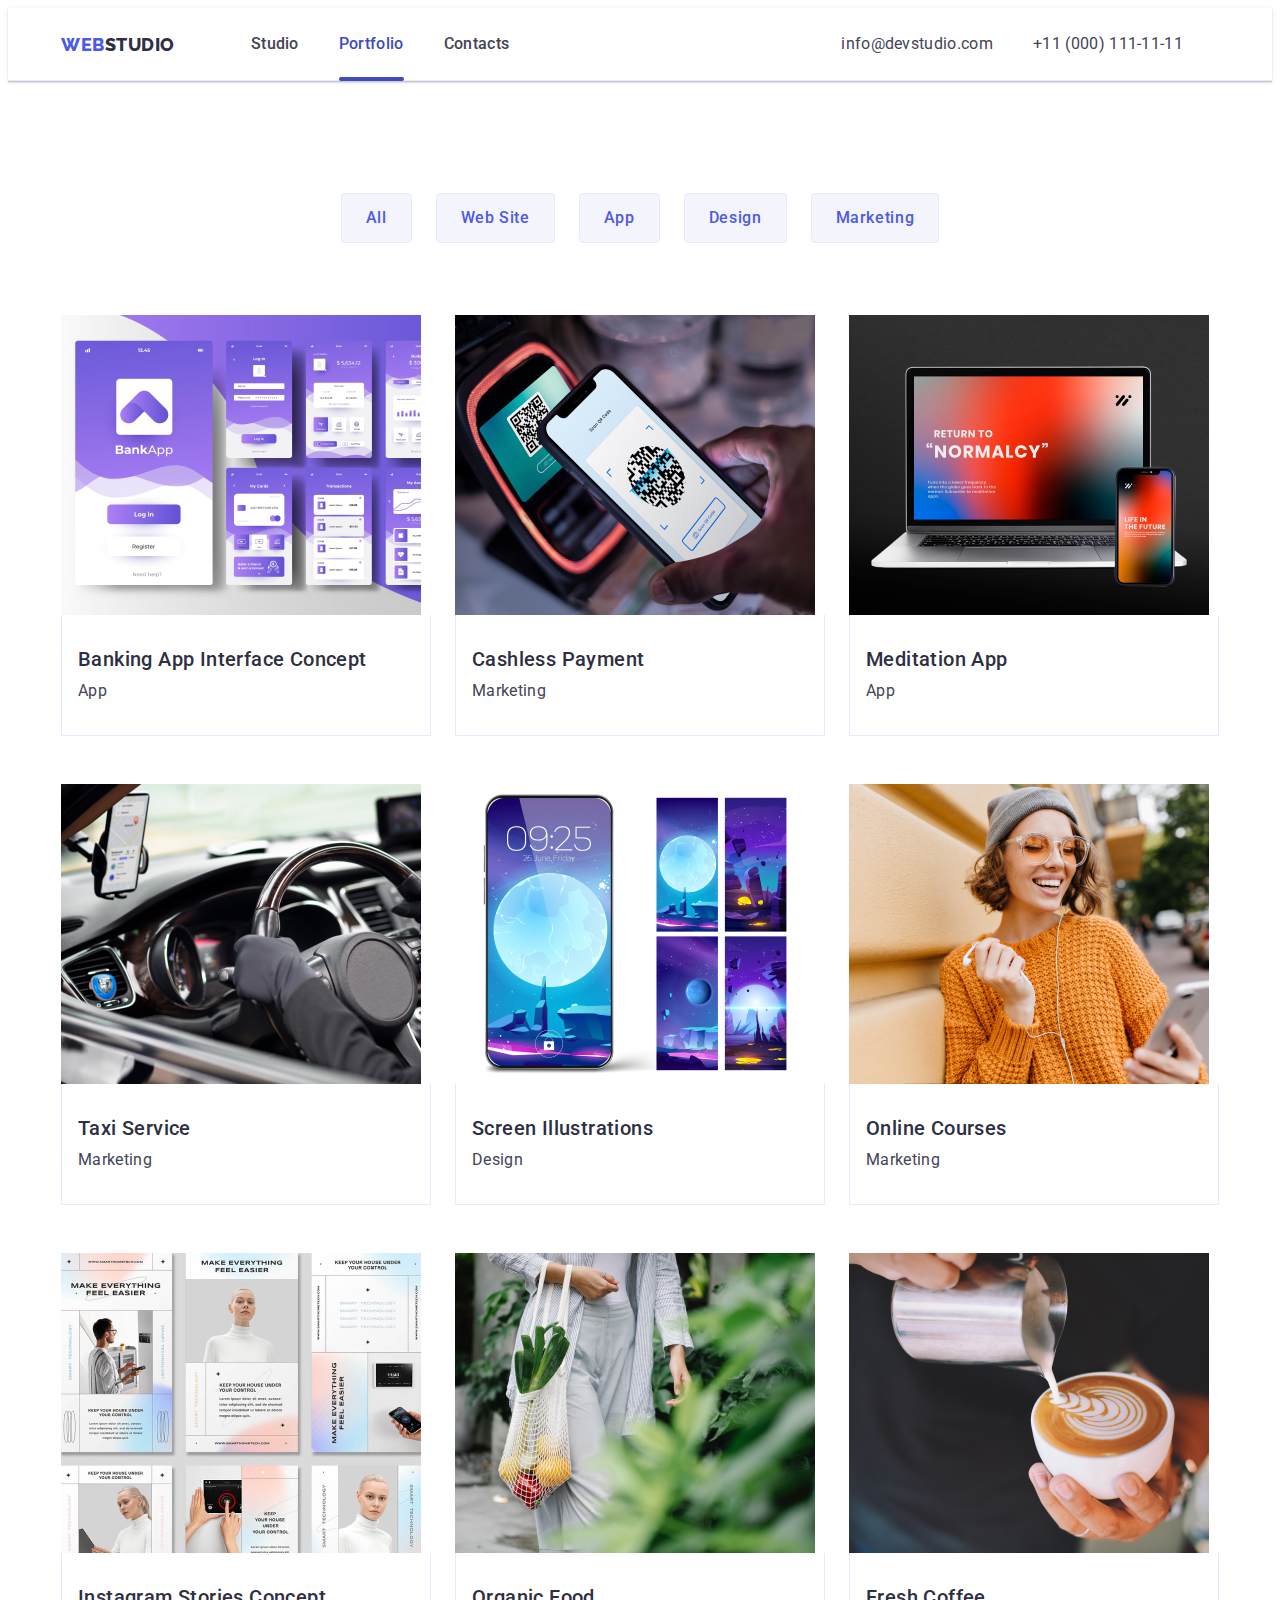
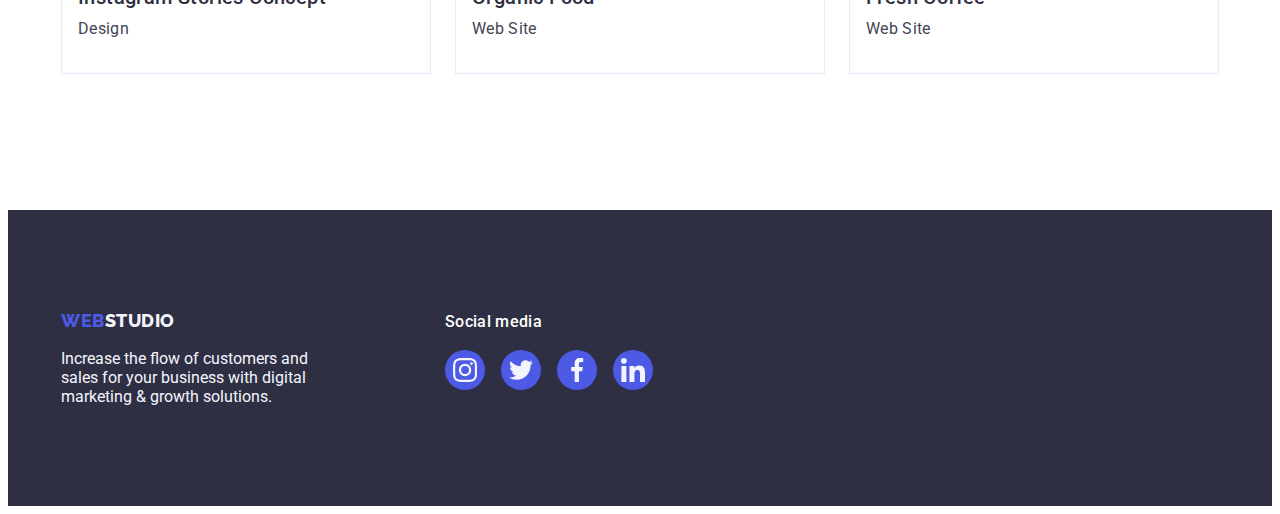
==== portfolio.html @ d6153a84 "Initial commit" ====
<!DOCTYPE html>
<html lang="en">
  <head>
    <meta charset="UTF-8" />
    <meta http-equiv="X-UA-Compatible" content="IE=edge" />
    <meta name="viewport" content="width=device-width, initial-scale=1.0" />
    <title>Document</title>
    <link rel="preconnect" href="https://fonts.googleapis.com" />
    <link rel="preconnect" href="https://fonts.gstatic.com" crossorigin />
    <link
      href="https://fonts.googleapis.com/css2?family=Raleway:wght@800&family=Roboto:wght@400;500;700&display=swap"
      rel="stylesheet"
    />
    <link
      rel="stylesheet"
      href="https://cdnjs.cloudflare.com/ajax/libs/modern-normalize/1.1.0/modern-normalize.min.css"
      integrity="sha512-wpPYUAdjBVSE4KJnH1VR1HeZfpl1ub8YT/NKx4PuQ5NmX2tKuGu6U/JRp5y+Y8XG2tV+wKQpNHVUX03MfMFn9Q=="
      crossorigin="anonymous"
      referrerpolicy="no-referrer"
    />
    <link rel="stylesheet" href="css/styles.css" />
  </head>
  <body>
    <!--sektion header-->
    <header class="page ">
      <div class="head container">
        <nav class="baskiet">
          <a href="./index.html" class="logo link"
            >Web<span class="studio">Studio</span></a
          >
          <ul class="site-nav list">
            <li class="item">
              <a href="./index.html" class="link spc ">Studio</a>
            </li>
            <li class="item">
              <a href="./portfolio.html" class="link spc current">Portfolio</a>
            </li>
            <li class="item">
              <a href="" class="link spc">Contacts</a>
            </li>
          </ul>
        </nav>
        <address class="site-address">
          <ul class="addres-list list">
            <li class="item">
              <a href="mailto:info@devstudio.com" class="link"
                >info@devstudio.com</a
              >
            </li>
            <li class="item">
              <a href="tel:+110001111111" class="link">+11 (000) 111-11-11</a>
            </li>
          </ul>
        </address>
      </div>
    </header>
    <main>
      <section class="portsection">
        <div class="container">
          <h1 hidden>Portfolio</h1>
          <!-- sektion portfolio -->

          <ul class="list buttons">
            <li class="s-li">
              <button type="button" class="port-button">All</button>
            </li>
            <li class="s-li">
              <button type="button" class="port-button">Web Site</button>
            </li>
            <li class="s-li">
              <button type="button" class="port-button">App</button>
            </li>
            <li class="s-li">
              <button type="button" class="port-button">Design</button>
            </li>
            <li class="s-li">
              <button type="button" class="port-button">Marketing</button>
            </li>
          </ul>
          <ul class="list portfolio">
            <li class="s-li port">
              
              <a class="link prt" href="">
                <div class="thumb">
                <img
                  src="./images/portfolio1.jpg"
                  alt="Banking App Interface Concept"
                />
                  <p class="overlay-text">14 Stylish and User-Friendly App Design Concepts · Task Manager App · Calorie Tracker App · Exotic Fruit Ecommerce App · Cloud Storage App </p>
                </div>
                <div class="portes">
                  <h2 class="project">Banking App Interface Concept</h2>
                  <p class="desk">App</p>
                </div>
              </a>  
            </li>
            <li class="s-li port">
              <a class="link prt" href="">
                <div class="thumb">
                <img src="./images/portfolio2.jpg" alt="Cashless Payment" />
                
                  <p class="overlay-text">14 Stylish and User-Friendly App Design Concepts · Task Manager App · Calorie Tracker App · Exotic Fruit Ecommerce App · Cloud Storage App</p>
                
                </div>
                <div class="portes">
                  <h2 class="project">Cashless Payment</h2>
                  <p class="desk">Marketing</p>
                </div>
              </a>
            </li>
            <li class="s-li port">
              <a class="link prt" href="">
                <div class="thumb">
                <img src="./images/portfolio3.jpg" alt="Meditation App" />
                
                  <p class="overlay-text">14 Stylish and User-Friendly App Design Concepts · Task Manager App · Calorie Tracker App · Exotic Fruit Ecommerce App · Cloud Storage App </p>
                
                </div>
                <div class="portes">
                  <h2 class="project">Meditation App</h2>
                  <p class="desk">App</p>
                </div>
              </a>
            </li>
            <li class="s-li port">
              <a class="link prt" href="">
                <div class="thumb">
                <img src="./images/portfolio4.jpg" alt="Taxi Service" />
                
                  <p class="overlay-text">14 Stylish and User-Friendly App Design Concepts · Task Manager App · Calorie Tracker App · Exotic Fruit Ecommerce App · Cloud Storage App </p>
                
                </div>
                <div class="portes">
                  <h2 class="project">Taxi Service</h2>
                  <p class="desk">Marketing</p>
                </div>
              </a>
            </li>
            <li class="s-li port">
              <a class="link prt" href="">
                <div class="thumb">
                <img src="./images/portfolio5.jpg" alt="Illustrations" />
                
                  <p class="overlay-text">14 Stylish and User-Friendly App Design Concepts · Task Manager App · Calorie Tracker App · Exotic Fruit Ecommerce App · Cloud Storage App </p>
                
                </div>
                <div class="portes">
                  <h2 class="project">Screen Illustrations</h2>
                  <p class="desk">Design</p>
                </div>
              </a>
            </li>
            <li class="s-li port">
              <a class="link prt" href="">
                <div class="thumb">
                <img src="./images/portfolio6.jpg" alt="Online Courses" />
                
                  <p class="overlay-text">14 Stylish and User-Friendly App Design Concepts · Task Manager App · Calorie Tracker App · Exotic Fruit Ecommerce App · Cloud Storage App </p>
                
                </div>
                <div class="portes">
                  <h2 class="project">Online Courses</h2>
                  <p class="desk">Marketing</p>
                </div>
              </a>
            </li>
            <li class="s-li port">
              <a class="link prt" href="">
                <div class="thumb">
                <img
                  src="./images/portfolio7.jpg"
                  alt="Instagram Stories Concept"
                />
                
                  <p class="overlay-text">14 Stylish and User-Friendly App Design Concepts · Task Manager App · Calorie Tracker App · Exotic Fruit Ecommerce App · Cloud Storage App </p>
                
                </div>
                <div class="portes">
                  <h2 class="project">Instagram Stories Concept</h2>
                  <p class="desk">Design</p>
                </div>
              </a>
            </li>
            <li class="s-li port">
              <a class="link prt" href="">
                <div class="thumb">
                <img src="./images/portfolio8.jpg" alt="Organic Food" />
                
                  <p class="overlay-text">14 Stylish and User-Friendly App Design Concepts · Task Manager App · Calorie Tracker App · Exotic Fruit Ecommerce App · Cloud Storage App </p>
                
                </div>
                <div class="portes">
                  <h2 class="project">Organic Food</h2>
                  <p class="desk">Web Site</p>
                </div>
              </a>
            </li>
            <li class="s-li port">
              <a class="link prt" href="">
                <div class="thumb">
                <img src="./images/portfolio9.jpg" alt="Fresh Coffee" />
                
                  <p class="overlay-text">14 Stylish and User-Friendly App Design Concepts · Task Manager App · Calorie Tracker App · Exotic Fruit Ecommerce App · Cloud Storage App </p>
                
                </div>
                <div class="portes">
                  <h2 class="project">Fresh Coffee</h2>
                  <p class="desk">Web Site</p>
                </div>
              </a>
            </li>
          </ul>
        </div>
      </section>
    </main>

    <!--section footer-->
    
    <footer class="footer">
      <div class="foot container">
      <div class="footer-cont">
        <a href="./index.html" class="logo link footers"
          >Web<span class="footer-logo">Studio</span></a
        >
        <p class="footer-text">
          Increase the flow of customers and sales for your business with
          digital marketing & growth solutions.
        </p>
      </div>
      <div class="footer-cont-soc">
        <p class="footer-text-soc">Social media</p> 
         <ul class="footer-soc list">
          <li class="socials-item">
            <a class="socials-links links" href="">
            <svg class="soc" width="24" height="24" >
              <use href="./images/icons.svg#instagram1"></use>
            </svg>
            </a>
          </li>
          <li class="socials-item">
            <a class="socials-links links" href="">
            <svg class="soc" width="24" height="24" >
              <use href="./images/icons.svg#twitter1"></use>
            </svg>
            </a>
          </li>
          <li class="socials-item">
            <a class="socials-links links" href="">
            <svg class="soc" width="24" height="24" >
              <use href="./images/icons.svg#facebook1"></use>
            </svg>
            </a>
          </li>
          <li class="socials-item">
            <a class="socials-links links" href="">
            <svg class="soc" width="24" height="24" >
              <use href="./images/icons.svg#linkedin1"></use>
            </svg>
            </a>
          </li>
        </ul>
      </div>
      </div>
    </footer>
    
  </body>
</html>
---- css/styles.css ----
/* цвет всех h #2e2f42 */
/* section nav logo Studio
ссылки Studio Portfolio 
Contacts  #2e2f42  */
/* section nav ссылки mail tel
#434455 */
/* основной текст #434455  */
/* section hero h1 button text #fffff
button background #4d5ae5  */
/* sektion Our Team background
#f4f4fd */
/* footer logo "Web #4d5ae5
Studio #f4f4fd background #2e2f42 */
:root {
  --primary-text-color: rgba(67, 68, 85, 1);
  --title-text-color: rgba(46, 47, 66, 1);
  --accent-color: rgba(77, 90, 229, 1);
  --primary-white-color: rgba(255, 255, 255, 1);
  --accent-ocean-color: rgba(64, 75, 191, 1);
  --accent-cloud-color: rgba(244, 244, 253, 1);
  --border-color: rgba(231, 233, 252, 1);

  --color-iris: rgba(77, 90, 229, 1);
  --color-ocean: rgba(64, 75, 191, 1);
  --color-navy-blue: rgba(46, 47, 66, 1);
  --color-green: rgba(49, 208, 170, 1);
  --color-slate: rgba(67, 68, 85, 1);
  --color-light-slate: rgba(142, 143, 153, 1);
  --color-cornflower: rgba(231, 233, 252, 1);
  --color-cloud: rgba(244, 244, 253, 1);
  --color-navy-blue-modal: rgba(46, 47, 66, 0.4);
  --color-grey: rgba(46, 47, 66, 0.7);
  --color-white: rgba(255, 255, 255, 1);
  --color-dairy: rgba(252, 252, 252, 1);


  --trans--:250ms cubic-bezier(0.4, 0, 0.2, 1);
}
/* страница studio */
/* sektion header */
body {
  color: var(--primary-text-color);
  background-color: var(--primary-white-color);
  font-family: "Roboto", sans-serif;
}

/*  site-nav */
.list {
  list-style: none;

  display: flex;
}

.link {
  text-decoration: none;
}
.site-nav .link::after{
  content: "";
  width: 100%;
  height: 4px;
  border-radius: 2px;
  
  display: block;
  position: absolute;
  bottom: -1px;

}
.site-nav .link.current::after{
  background-color: var(--accent-ocean-color);
  
}
.site-nav .link.current{
  color: #404bbf;

  position: relative;
}
.item{
  position: relative;
}
.logo {
  display: inline-block;
  padding-top: 25.5px;
  margin-right: 0;
  padding-bottom: 25.5px;
  margin-right: 76px;

  font-family: "Raleway", sans-serif;
  line-height: 1.17;
  text-transform: uppercase;
  color: var(--accent-color);
  font-weight: 800;
  font-size: 18px;
  letter-spacing: 0.03em;

  transition: color var(--trans--);
}

.logo .studio {
  color: var(--title-text-color);
}
.logo .studio:hover,
.logo .studio:focus {
  color: var(--title-text-color);
}

.site-address {
  font-style: normal;
  margin-left: 332px;
}
.site-address .link,
.site-nav .link {
  display: block;
  padding-top: 24px;
  padding-bottom: 24px;

  color: var(--primary-text-color);
  line-height: 1.5;
  letter-spacing: 0.02em;

  transition: color var(--trans--);
}
.page { 
  box-shadow: 0px 1px 6px 0px rgba(46, 47, 66, 0.08),
  0px 1px 1px 0px rgba(46, 47, 66, 0.16),
  0px 2px 1px 0px rgba(46, 47, 66, 0.08);

border-bottom: 1px solid #e7e9fc;
}
.baskiet {
  display: flex;
  align-items: center;
}
.container {
  margin: 0 auto;
  width: 1158px;
  padding: 0 15px;
}
.head.container {
  display: flex;
  margin: o auto;
  width: 1158px;
  padding: 0px 15px;
}
.site-nav,
.addres-list {
  gap: 40px;
  padding-left: 0;
  margin-top: 0;
  margin-bottom: 0;

  
}

.site-nav .link:hover,
.site-address .link:hover {
  color: var(--accent-ocean-color);
}

.site-nav .link:focus,
.site-address .link:focus {
  color: var(--accent-ocean-color);
}
.link.spc{
  font-family: Roboto;
  font-size: 16px;
  font-weight: 500;
  line-height: 24px;
  letter-spacing: 0.02em;
  
  }

/* sektion hero */
.button.primary:hover,
.button.primary:focus {
  background-color: var(--accent-ocean-color);
}
.button.primary {
  border-radius: 4px;
  border: none;
  height: 56px;
  min-width: 169px;
  display: block;
  margin: auto;

  color: var(--primary-white-color);
  background-color: var(--accent-color);
  font-family: "Roboto", sans-serif;
  font-weight: 500;
  font-size: 16px;
  line-height: 1.5;
  letter-spacing: 0.04em;
  cursor: pointer;
  position: relative;
  box-shadow: 0px 4px 4px 0px rgba(0, 0, 0, 0.15);

  transition: background-color var(--trans--);
}

.hero {
  padding: 188px 0;

  height: 600px;
  max-width: 1440px;
  margin-left: auto;
  margin-right: auto;
  background-image: linear-gradient(
      
      rgba(46, 47, 66, 0.7),
      rgba(46, 47, 66, 0.7)
    ),
    url(../images/peopl.jpg);
  background-repeat: no-repeat;
  background-size: cover;
  background-position: center;

  background-color: var(--title-text-color);
}

.hero-title {
  margin: auto;
  max-width: 496px;
  margin-top: 0;
  margin-bottom: 48px;
  text-align: center;

  color: var(--primary-white-color);
  font-size: 56px;
  line-height: 1.07;

  letter-spacing: 0.02em;
}

/* sektion feature */
.antenna{
  background-color:var(--accent-cloud-color);
  
  width: 264px;
  height: 112px;
  


  justify-content: center;
  display: flex;
  align-items: center;
  border-radius: 4px;
  margin-bottom: 8px;
  
}
img {
  display: block;
  max-width: 100%;
  height: auto;
}
.section {
  padding-top: 120px;
  padding-bottom: 120px;
}

.list.s-li {
  gap: 24px;
  padding-left: 0;
  margin-top: 0;
  margin-bottom: 0;
}

.section .title {
  margin-top: 0;
  margin-bottom: 72px;

  font-size: 36px;
  line-height: 1.1;
  text-align: center;
  letter-spacing: 0.02em;
  text-transform: capitalize;
  color: var(--title-text-color);
}

.section-subject {
  margin-top: 8px;
  margin-bottom: 8px;

  color: var(--title-text-color);
  font-weight: 500;
  font-size: 20px;
  line-height: 1.2;
  letter-spacing: 0.02em;
  text-align: center;
}
.section-text {
  margin-top: 0;
  margin-bottom: 0;

  line-height: 1.5;
  letter-spacing: 0.02em;
  width: 264px;
}
.section-foto {
  width: calc((100% - 72px) / 4);
}

/* section What are we doing(что мы делаем) */
.doing {
  width: calc((100% - 48px) / 3);
}
.section.what {
  padding-top: 0px;
  padding-bottom: 120px;
}

/* sektion Our Team(наша команда) */
.socials.list{
  gap: 24px;
  padding-left: 0px;
  justify-content: center;
  
}
.socials-icons{
  fill: #f4f4fd;
}


.socials-item{
  
 width: 40px;
 height: 40px;
}
.socials-link.link{
  width: 100%;
  height: 100%;
 display: flex;
  justify-content: center;
  align-items: center;
  border-radius: 50%;
  cursor: pointer;
  background-color:var(--accent-color) ;

  transition:background-color var(--trans--) ;
  
}
.socials-link.link:hover,
.socials-link.link:focus{
  background-color: var(--accent-ocean-color);
}
.list.team {
  gap: 24px;
  margin-top: 0;
  margin-bottom: 0;
  padding-left: 0;
}

.team-text {
  margin-top: 0px;
  margin-bottom: 8px;
  text-align: center;
}

.team {
  background-color: var(--accent-cloud-color);
}
.team-foto {
  background-color: var(--primary-white-color);

  width: calc((100% - 72px) / 4);
  border-radius: 0px 0px 4px 4px;
  box-shadow: 0px 2px 1px 0px rgba(46, 47, 66, 0.08),
    0px 1px 1px 0px rgba(46, 47, 66, 0.16),
    0px 1px 6px 0px rgba(46, 47, 66, 0.08);
}

.teams {
  padding: 32px 0px;
}
.team-subject {
  margin-top: 0px;
  margin-bottom: 8px;
  text-align: center;
}
 /*sektion client*/
.client{
  width: calc((100%-120px)/6);
  height: 88px;
  
  display: flex;
  justify-content: center;
  align-items: center;
  
  border-radius: 4px;
  
  
  
}   
.clients{
  gap: 24px;
  display: flex;
  padding-left: 0;
  margin: 0;
}  
.clt{
  width: 100%;
  height: 100%;
  border:1px solid #8e8f99;
  border-radius:4px;
  display:flex;
  justify-content:center;
  align-items:center;
  color:#8e8f99;
  cursor:pointer;

  transition:border-color var(--trans--) ,color var(--trans--)
}
.clt:hover,
.clt:focus {
 border-color: #404bbf;
 color: #404bbf;
}

 .clts{
  fill:currentColor
} 
.clts:hover,
.clts:focus{
  fill: #404bbf;
  

}       
/* sektion footer */
.footer-cont{
  display: block;
  margin-right: 120px;
}
.footer-cont-soc{
  display: block;
  margin-bottom: 16px;
}
.socials-links.links:focus,
.socials-links.links:hover{
  background-color: var(--color-green);
}

.socials-links.links{
  width: 100%;
  height: 100%;
 display: flex;
  justify-content: center;
  align-items: center;
  border-radius: 50%;
  cursor: pointer;
  background-color:var(--accent-color) ;

  transition: background-color var(--trans--);
}

.foot{
  display: flex;
  align-items: baseline;
}
.logo.link.footers {
  margin-bottom: 17.5px;
  margin-right: 0px;
  padding: 0px 0px;
}
.footer {
  padding-top: 100px;
  padding-bottom: 100px;
  
  display: flex;
  gap: 120px;
}

.footer {
  background-color: var(--title-text-color);
  display: flex;
  align-items: baseline;
}
.footer-logo,
.footer-text {
  width: 264px;
  margin-top: 0px;

  color:var(--accent-cloud-color);
}
.footer-logo{
  margin-bottom: 17.5px;
}
.footer-text{
  margin-bottom: 0;
}
.soc{
fill: var(--accent-cloud-color);


}
.footer-soc{
  display: flex;
  gap: 16px;
  padding-left: 0px;
}
.footer-text-soc{
 font-weight: 500;
 font-size: 16px; 
 line-height: 1.5;
 letter-spacing: 0.02em;
 margin-bottom: 16px;
 margin-top: 0;
 color:var(--primary-white-color);
}
.footer-soc.list{
  margin: 0;
}
/* страница portfolio */
.link.prt:hover .overlay-text,
.link.prt:focus .overlay-text{ 
  transform: translateY(0%); 
 
}
.thumb{
  position: relative;
  overflow: hidden; 
}
.overlay-text{
  position: absolute;
  display: flex;
  top: 0;
  left: 0;

  font-size: 16px;
  line-height: 1.5;
  letter-spacing: 0.02em;
  color:var(--accent-cloud-color);
  background-color: var(--accent-color);
  
  height: 100%;
  width: 100%;
  margin: 0;
  padding: 40px 32px;
  
  transform: translateY(100%);
  transition: transform  var(--trans--);

}
.link.prt{
  display: block;
  cursor: pointer; 
  
  transition:box-shadow var(--trans--) ;

}
.link.prt:hover{
  box-shadow: 0px 1px 6px rgba(46, 47, 66, 0.08), 0px 1px 1px rgba(46, 47, 66, 0.16), 0px 2px 1px rgba(46, 47, 66, 0.08); 
  
}
.link.prt:focus{
  box-shadow: 0px 1px 6px rgba(46, 47, 66, 0.08), 0px 1px 1px rgba(46, 47, 66, 0.16), 0px 2px 1px rgba(46, 47, 66, 0.08);

}


.portsection {
  padding-top: 96px;
  padding-bottom: 120px;
}
.list.buttons {
  gap: 24px;
  justify-content: center;
  
  margin-bottom: 72px;
  padding-left: 0;
}
.list.portfolio {
  row-gap: 48px;
  column-gap: 24px;
  flex-wrap: wrap;
  padding-left: 0;
}

.s-li.port {
  width: calc((100% - 48px) / 3);
 
}

.port-button {
  border-radius: 4px;
  border: 1px solid var(--border-color);
  padding: 12px 24px;

  color: var(--accent-color);
  background-color: var(--accent-cloud-color);
  font-family: "Roboto", sans-serif;
  font-weight: 500;
  font-size: 16px;
  line-height: 1.5;
  letter-spacing: 0.04em;
  cursor: pointer;

  transition: color var(--trans--),background-color var(--trans--),
  box-shadow var(--trans--),border-color var(--trans--);

  
}
.port-button:hover,
.port-button:focus {
  border-color: 1px solid transparent;
  color: var(--primary-white-color);
  background-color: var(--accent-ocean-color);
  box-shadow: 0px 2px 2px 0px rgba(0, 0, 0, 0.12),
    0px 2px 1px 0px rgba(0, 0, 0, 0.08), 0px 3px 1px 0px rgba(0, 0, 0, 0.1);
}
.link .project {
  margin-bottom: 8px;
  margin-top: 0;

  font-family: "Roboto", sans-serif;
  font-weight: 500;
  font-size: 20px;
  line-height: 1.2;
  letter-spacing: 0.02em;
  text-align: left;
  color: var(--title-text-color);
  vertical-align: top;
}

.link .desk {
  margin-top: 0;
  margin-bottom: 0;

  font-family: "Roboto", sans-serif;
  font-size: 16px;
  line-height: 1.5;
  letter-spacing: 0.02em;
  color: var(--primary-text-color);
}
.link .portes {
  border: 1px solid #e7e9fc;
  border-top: none;

  padding: 32px 16px;
}
/*modal windos*/
.backdrop{
  position: fixed;
  
  top: 0;
  left: 0;
  width: 100%;
  height: 100%;
  background: rgba(46, 47, 66, 0.4);

  transition: opacity var(--trans--),   visibility var(--trans--);

}
.is-hidden{
  opacity: 0;
  pointer-events: none;
  visibility: hidden;
}
.modal{
  position: absolute;
  top: 50%;
  left: 50%;
  transform: translate(-50% ,-50%);




  min-height: 576px;
  min-width: 408px;
 
  border-radius: 4px;
  background: rgba(252, 252, 252, 1);
  
  
box-shadow:  0px 1px 1px rgba(0, 0, 0, 0.14), 0px 1px 3px rgba(0, 0, 0, 0.12), 0px 2px 1px rgba(0, 0, 0, 0.2);
 transition: transform var(--trans--);

}
.modal-close-btn{
height: 24px;
width: 24px;
top: 24px;
right: 24px;
padding: 0;
cursor: pointer;

background-color: #E7E9FC;
border: 1px solid rgba(0, 0, 0, 0.1);
border-radius: 50%;
color:var(--title-text-color);

position: absolute;
display: flex;
justify-content: center;
align-items: center;

transition: background-color var(--trans--),
border var(--trans--);

}
.modal-close-btn:hover,
.modal-close-btn:focus{
  background-color: var(--accent-ocean-color);
  border: none;
 color :var(--primary-white-color);
}
.modal-close-icon{
  padding: 0;
  display: flex;

  fill:currentColor;
  
  transition: fill var(--trans--);

}
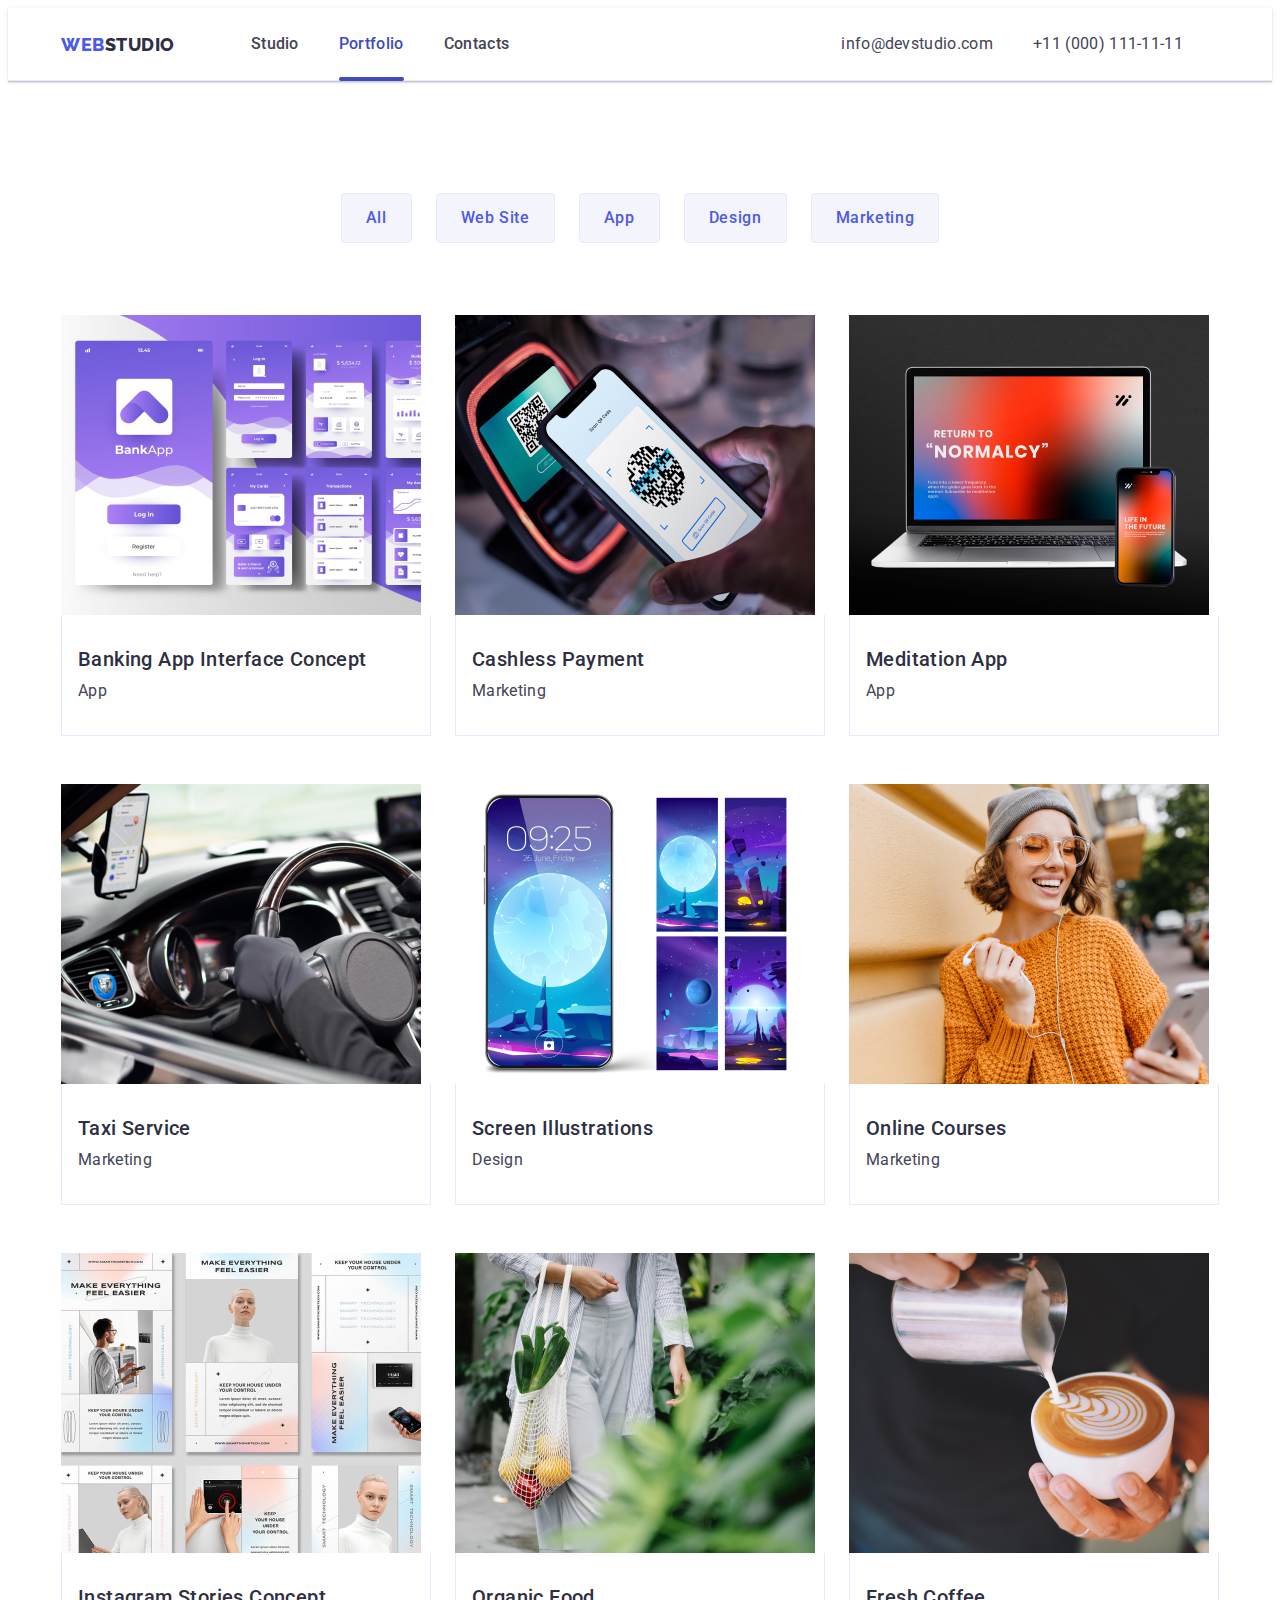
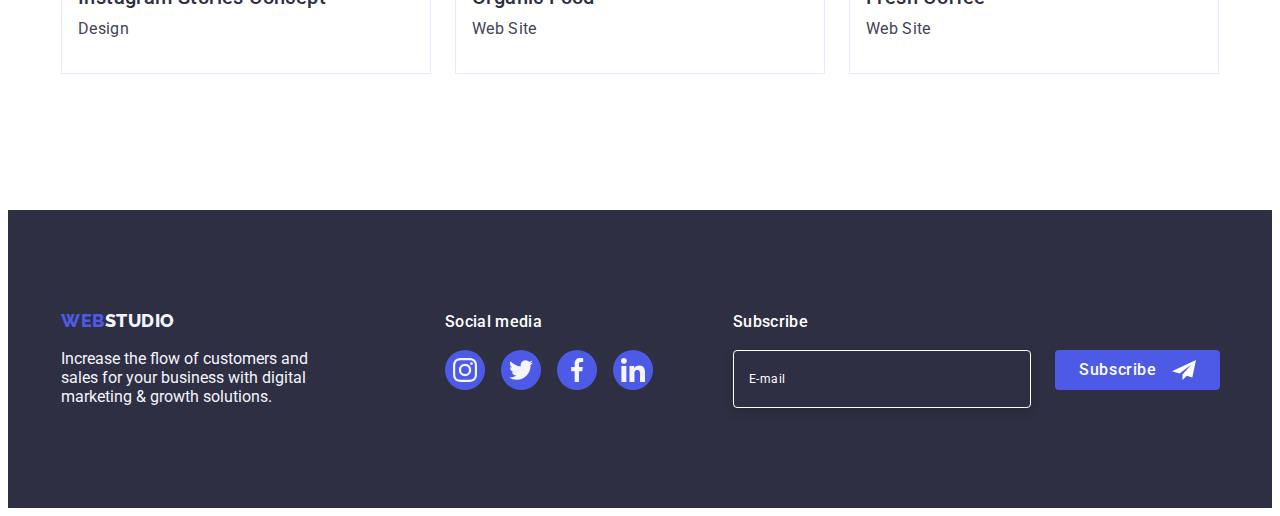
==== commit 77c89d9e: "b" ====
--- a/portfolio.html
+++ b/portfolio.html
@@ -260,6 +260,26 @@
           </li>
         </ul>
       </div>
+      <div class="footer-form">
+        <p class="footer-text-soc">Subscribe</p>
+        <form>
+          <div class="forms">
+          <label class="lab">
+
+            <input type="email" name="mail" class="fmail" >
+            <span class="smail">E-mail </span>                       
+          </label>
+          
+          <button type="submit" class="fbutton"><span class="sbutton">
+            Subscribe</span>
+          <svg  class="foter-button-form" width="24" height="24" >
+            <use href="./images/icons.svg#foter-form"></use>
+          </svg>
+          </button>
+          
+          </div>
+        </form>
+      </div>
       </div>
     </footer>
     
--- a/css/styles.css
+++ b/css/styles.css
@@ -318,7 +318,6 @@
   fill: #f4f4fd;
 }
 
-
 .socials-item{
   
  width: 40px;
@@ -385,9 +384,7 @@
   align-items: center;
   
   border-radius: 4px;
-  
-  
-  
+   
 }   
 .clients{
   gap: 24px;
@@ -431,6 +428,7 @@
 .footer-cont-soc{
   display: block;
   margin-bottom: 16px;
+  margin-right: 80px;
 }
 .socials-links.links:focus,
 .socials-links.links:hover{
@@ -507,6 +505,86 @@
 .footer-soc.list{
   margin: 0;
 }
+.footer-form{
+  display: block;
+
+}
+.fmail{ 
+  border: 1px solid var(--primary-white-color);
+filter: drop-shadow(0px 4px 4px rgba(0, 0, 0, 0.15));
+border-radius: 4px;
+background: #2E2F42;
+height: 40px;
+width: 264px;
+padding: 8px 16px;
+
+color: var(--primary-white-color);
+
+
+}
+.lab{
+  position: relative;
+}
+.smail{
+  position: absolute;
+  top: 50%;
+  transform: translateY(-50%);
+  left: 16px;
+ 
+  font-family: 'Roboto';
+font-style: normal;
+font-weight: 400;
+font-size: 12px;
+line-height: 24px;
+letter-spacing: 0.04em;
+color:var(--primary-white-color);
+transition: var(--trans--);
+}
+.fmail:focus +.smail{
+  transform: translateY(-135%);
+}
+.forms{
+  
+  display: flex;
+  gap:24px;
+}
+.fbutton{
+  position: relative;
+  display: flex;
+  
+
+  background-color: var(--color-iris);
+  color: var(--primary-white-color);
+  border-radius: 4px;
+  border: none;
+ 
+ height: 40px;
+ width: 165px;
+ padding: 8px 24px;
+
+ font-family: 'Roboto';
+font-style: normal;
+font-weight: 500;
+font-size: 16px;
+line-height: 24px;
+align-items: center;
+text-align: center;
+letter-spacing: 0.04em;
+
+
+
+}
+
+.foter-button-form{
+  position: absolute;
+  right:24px;
+  
+}
+
+
+
+
+
 /* страница portfolio */
 .link.prt:hover .overlay-text,
 .link.prt:focus .overlay-text{ 
@@ -599,7 +677,7 @@
 }
 .port-button:hover,
 .port-button:focus {
-  border-color: 1px solid transparent;
+  border:1px solid  transparent;
   color: var(--primary-white-color);
   background-color: var(--accent-ocean-color);
   box-shadow: 0px 2px 2px 0px rgba(0, 0, 0, 0.12),
@@ -659,15 +737,14 @@
   left: 50%;
   transform: translate(-50% ,-50%);
 
-
-
-
+  
   min-height: 576px;
   min-width: 408px;
+  padding: 72px 24px 24px 24px;
+  
  
   border-radius: 4px;
-  background: rgba(252, 252, 252, 1);
-  
+  background: var(--primary-white-color);
   
 box-shadow:  0px 1px 1px rgba(0, 0, 0, 0.14), 0px 1px 3px rgba(0, 0, 0, 0.12), 0px 2px 1px rgba(0, 0, 0, 0.2);
  transition: transform var(--trans--);
@@ -709,4 +786,154 @@
   
   transition: fill var(--trans--);
 
-}
+}.modal-form{
+  width: 100%;
+}
+.dmodal{
+  padding-top: 16px;
+  padding-bottom: 16px;
+}
+
+.modal-text{
+  margin: 0px;
+font-size: 16px;
+font-weight: 500;
+line-height: 24px;
+letter-spacing: 0.02em;
+text-align: center;
+
+}
+.sclas{
+  position: absolute;
+  pointer-events: none;
+  display: block;
+  fill: currentColor; 
+  top: 50%;
+  transform: translateY(-50%);
+  left:16px;
+  transition: var(--trans--);
+}
+.dform{
+  position: relative;
+  
+  
+}
+
+.input{
+  color: var(--color-navy-blue);
+  width:100%;
+  height: 40px;
+border-radius: 4px;
+border: 1px solid var(--color-navy-blue-modal);
+padding: 0px;
+padding-left:38px;
+outline: transparent;
+outline-offset: -1px;
+transition: var(--trans--);
+}
+.distanc{
+  margin-bottom:8px;
+}
+.input:hover,
+.input:focus{
+ outline: 1px solid var(--color-iris);
+}
+.input:hover+.sclas,
+.input:focus+.sclas{
+  fill: var(--color-iris);
+}
+
+
+
+
+.tcomment{
+  display: block;
+  resize: none;
+  width:100%;
+  height: 120px;
+  padding: 0px;
+  padding: 8px 16px;
+
+  font-family: 'Roboto';
+font-style: normal;
+font-weight: 400;
+font-size: 12px;
+line-height: 14px;
+letter-spacing: 0.01em;
+
+
+  border-radius: 4px;
+  border: 1px solid var(--color-navy-blue-modal);
+
+  outline: transparent;
+  outline-offset: -1px;
+  transition: var(--trans--);
+  
+}
+.tcomment::placeholder{
+  color: var(--color-light-slate);
+}
+.tcomment:hover,
+.tcomment:focus{
+  outline: 1px solid var(--color-iris);
+}
+.scomment{
+  display: block;
+font-family: 'Roboto';
+font-style: normal;
+font-weight: 400;
+font-size: 12px;
+line-height: 14px;
+
+letter-spacing: 0.04em;
+color:var(--color-light-slate);
+}
+.ltext{
+  display: block;
+font-style: normal;
+font-weight: 400;
+font-size: 12px;
+line-height: 14px;
+letter-spacing: 0.01em;
+margin-bottom: 4px;
+color:var(--color-light-slate);
+
+}
+.ntext{
+  display: block;
+font-family: 'Roboto';
+font-style: normal;
+font-weight: 400;
+font-size: 12px;
+line-height: 14px;
+letter-spacing: 0.04em;
+margin-bottom: 4px;
+color:var(--color-light-slate);
+
+
+}.link-text{
+  font-size: 12px;
+  font-weight: 400;
+  line-height: 16px;
+  letter-spacing: 0.04em;
+  text-align: left;
+  color: var(--color-iris);
+}
+.ichek{
+  flex: none;
+
+  margin-right:8px;
+  width: 16px;
+  height: 16px;
+  border: 1px solid var(--color-navy-blue-modal);
+  border-radius: 2px;
+}
+  
+ 
+ .lchek{
+  display: flex;
+  align-items: center;
+  margin-bottom: 24px;
+
+ }
+
